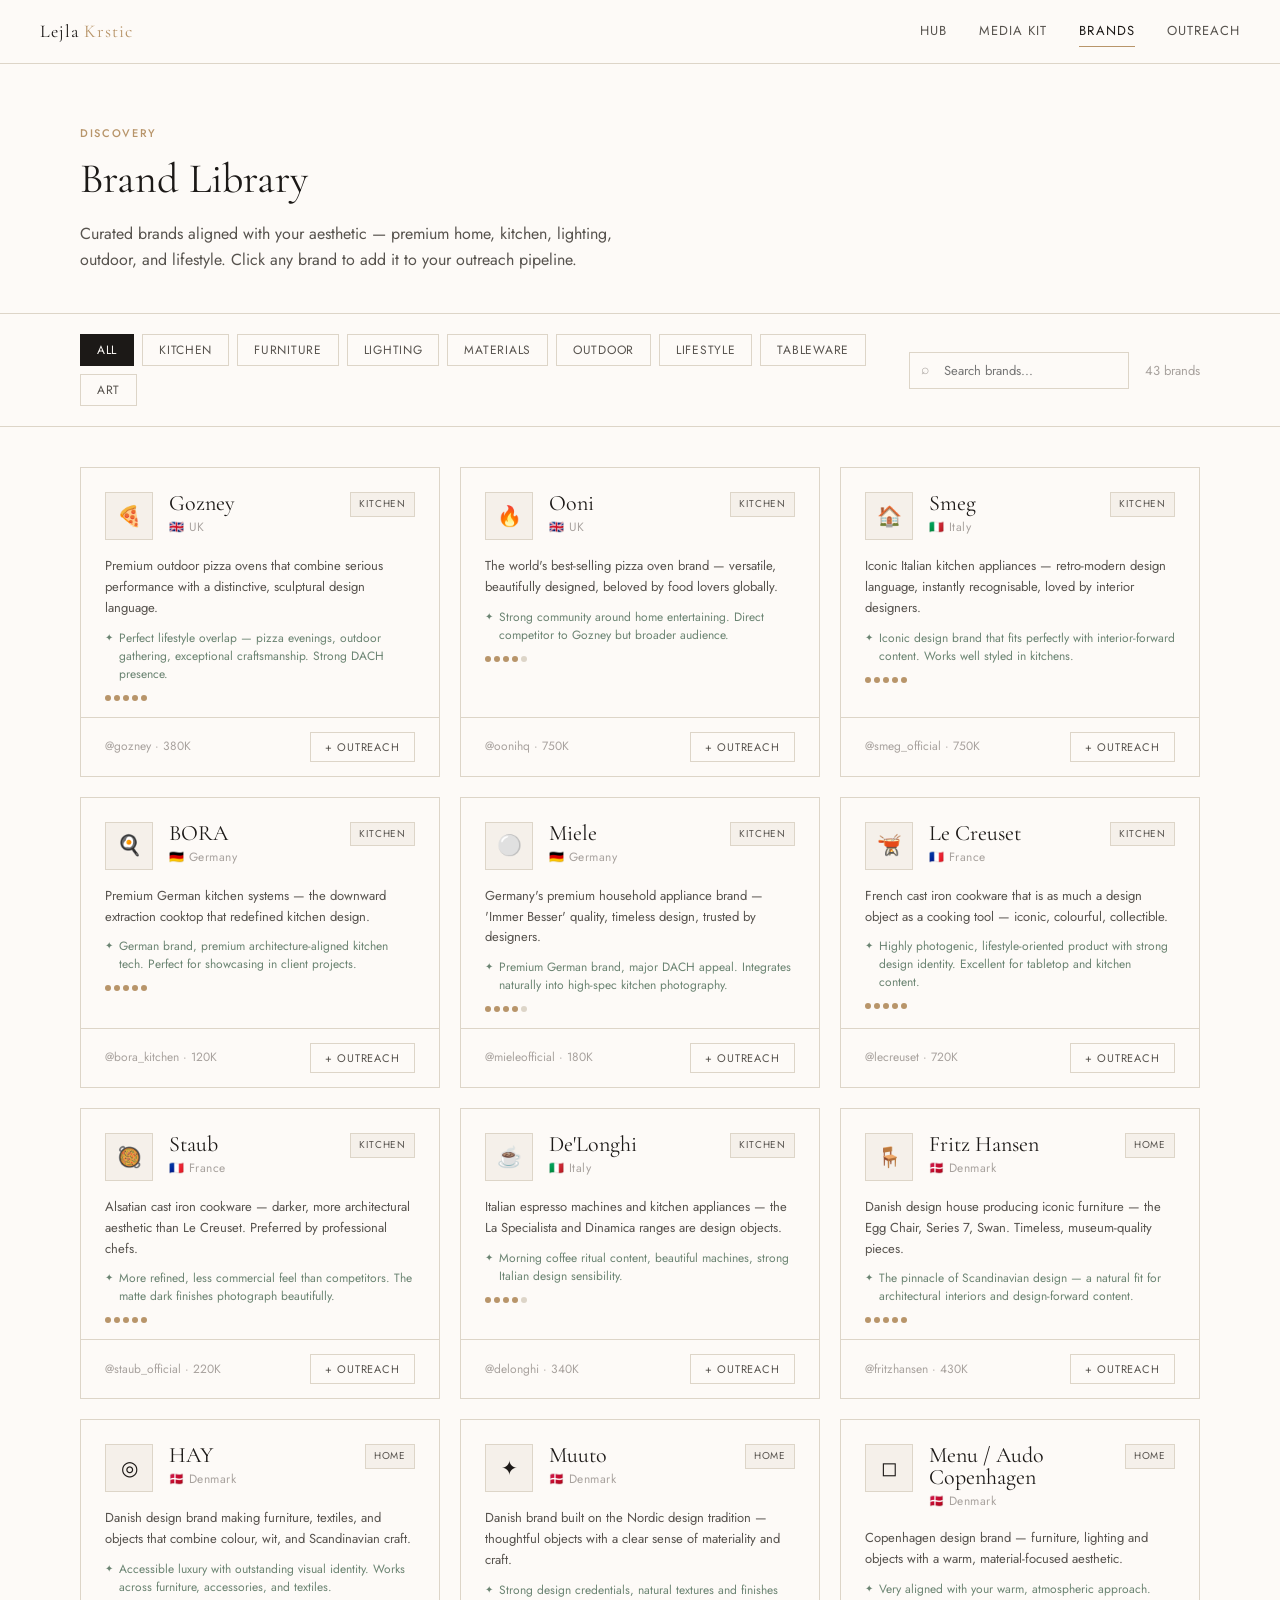
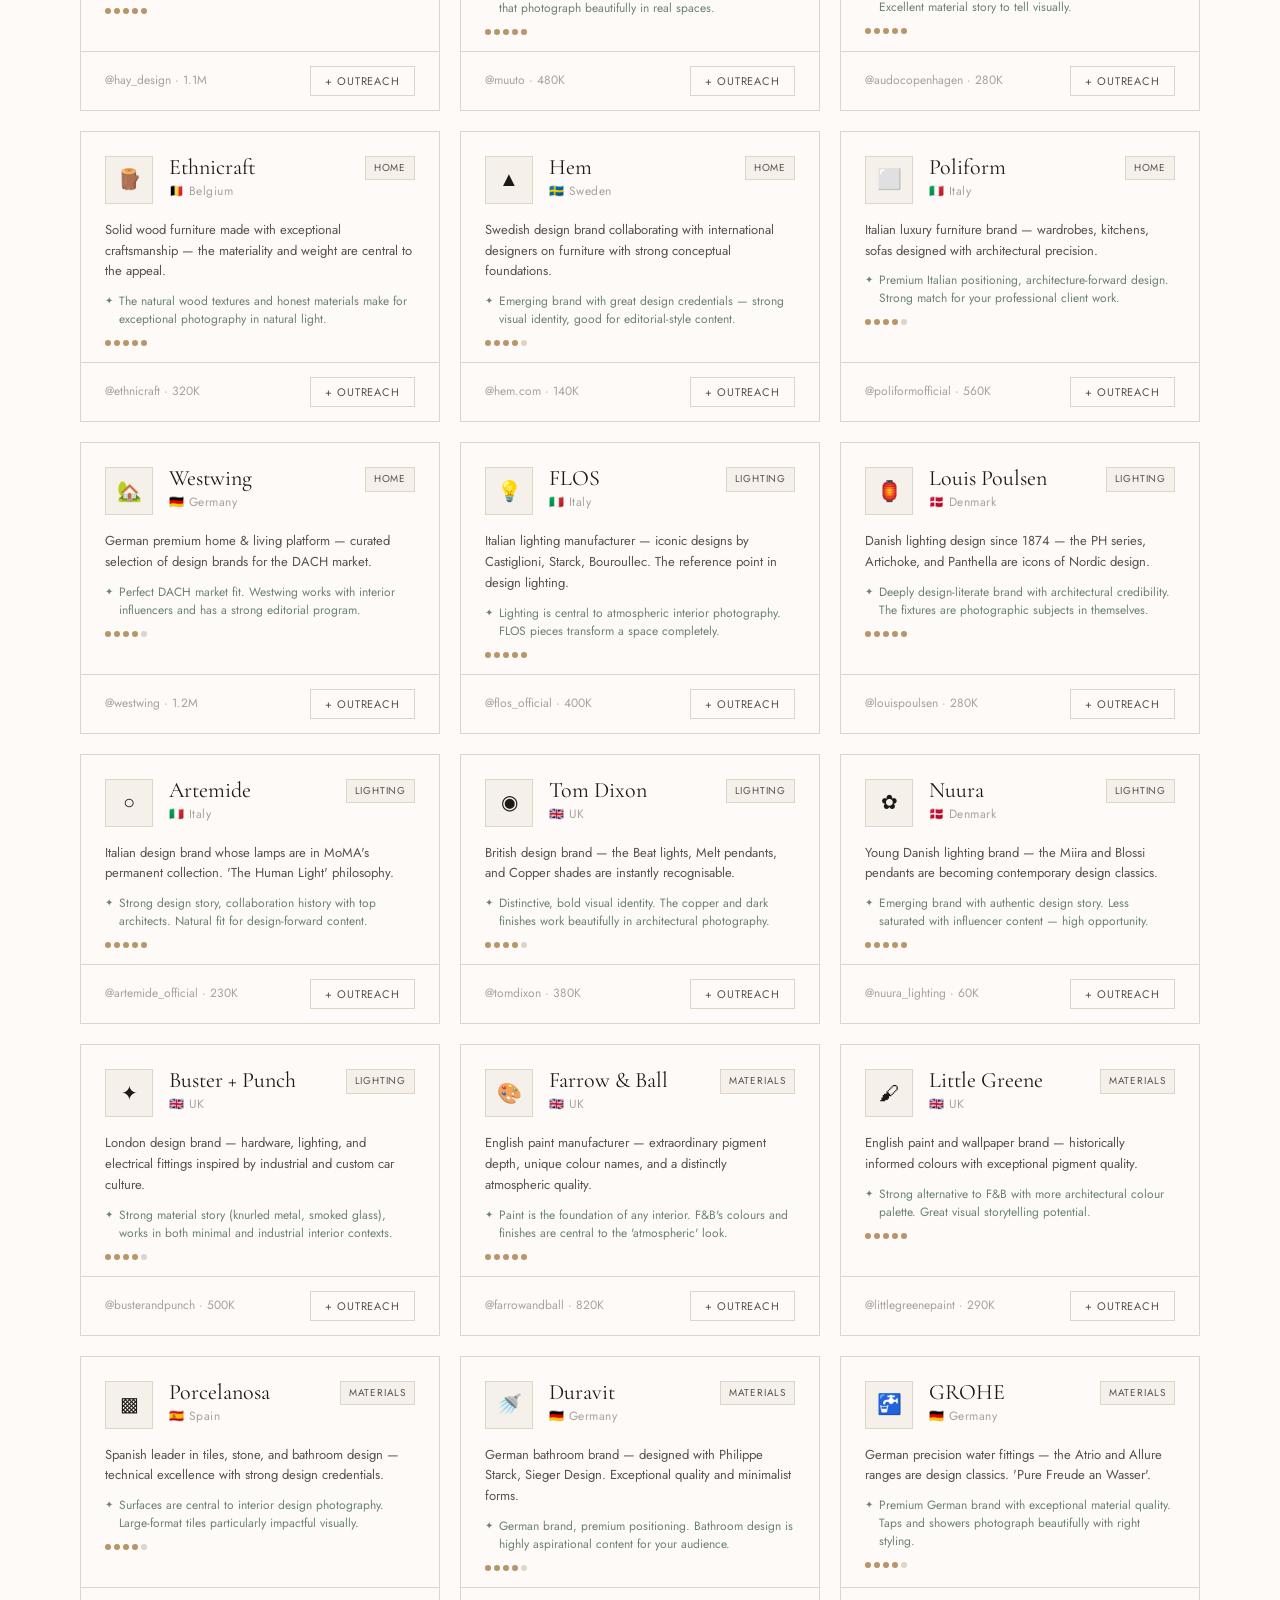
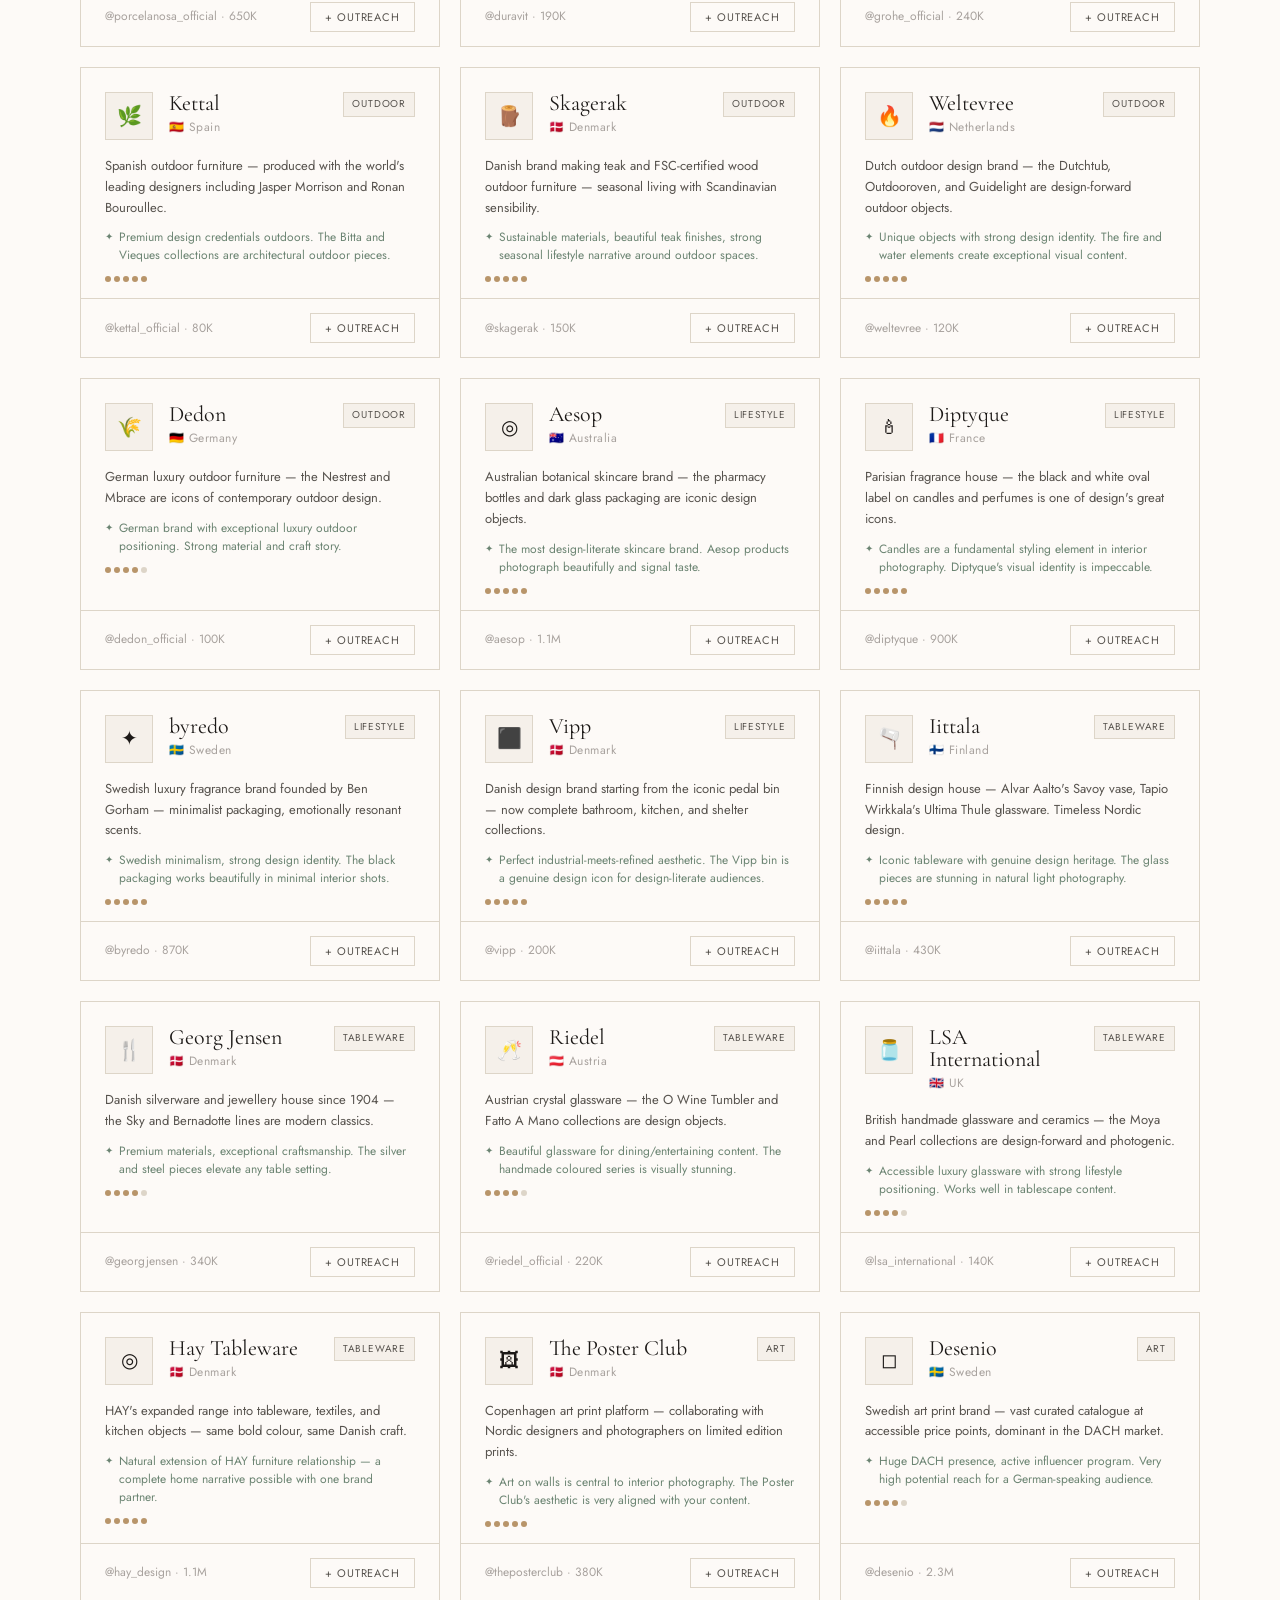
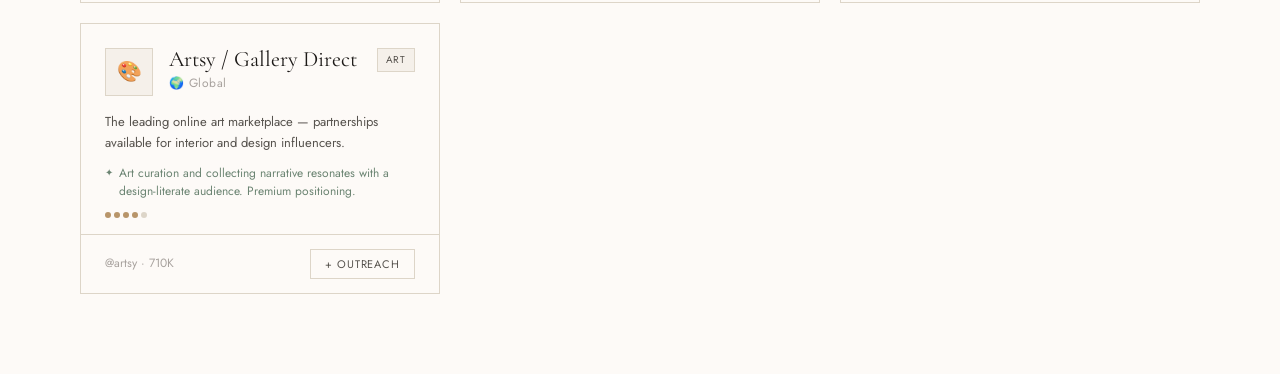
==== brands.html @ 2c2e1ef2 "Launch brand outreach hub — media kit, brand library, pipeline tracker Co-Authored-By: Claude Sonnet" ====
<!DOCTYPE html>
<html lang="en">
<head>
  <meta charset="UTF-8" />
  <meta name="viewport" content="width=device-width, initial-scale=1.0" />
  <title>Brand Library — Haus Momster Outreach</title>
  <link rel="stylesheet" href="style.css" />
  <style>
    .page-header {
      padding: 60px 0 40px;
      border-bottom: 1px solid var(--border);
    }
    .filter-bar {
      padding: 20px 0;
      border-bottom: 1px solid var(--border);
      position: sticky;
      top: var(--nav-h);
      background: rgba(253,250,247,0.97);
      backdrop-filter: blur(8px);
      z-index: 50;
    }
    .filter-bar-inner {
      display: flex;
      align-items: center;
      gap: 16px;
      flex-wrap: wrap;
    }
    .filter-chips { display: flex; gap: 8px; flex-wrap: wrap; flex: 1; }
    .chip {
      padding: 6px 16px;
      font-size: 12px;
      letter-spacing: 0.06em;
      text-transform: uppercase;
      border: 1px solid var(--border);
      background: transparent;
      color: var(--text-mid);
      cursor: pointer;
      transition: all 0.15s;
      font-family: 'Jost', sans-serif;
    }
    .chip:hover { border-color: var(--gold); color: var(--text); }
    .chip.active { background: var(--text); color: var(--bg); border-color: var(--text); }
    .search-wrap { position: relative; min-width: 220px; }
    .search-icon {
      position: absolute; left: 12px; top: 50%; transform: translateY(-50%);
      color: var(--text-light); font-size: 14px; pointer-events: none;
    }
    .search-input {
      width: 100%;
      padding: 8px 12px 8px 34px;
      border: 1px solid var(--border);
      background: var(--bg);
      font-size: 13px;
      outline: none;
      color: var(--text);
    }
    .search-input:focus { border-color: var(--gold); }
    .results-count {
      font-size: 13px;
      color: var(--text-light);
      white-space: nowrap;
    }

    /* brand cards grid */
    .brands-grid {
      display: grid;
      grid-template-columns: repeat(3, 1fr);
      gap: 20px;
      padding: 40px 0 80px;
    }
    .brand-card {
      border: 1px solid var(--border);
      padding: 0;
      transition: border-color 0.2s, box-shadow 0.2s;
      cursor: pointer;
      display: flex;
      flex-direction: column;
    }
    .brand-card:hover {
      border-color: var(--gold);
      box-shadow: 0 4px 20px rgba(0,0,0,0.07);
    }
    .brand-card-top {
      padding: 24px 24px 16px;
      display: flex;
      align-items: flex-start;
      gap: 16px;
    }
    .brand-logo {
      width: 48px; height: 48px;
      background: var(--surface);
      border: 1px solid var(--border);
      display: flex; align-items: center; justify-content: center;
      font-size: 20px;
      flex-shrink: 0;
    }
    .brand-meta { flex: 1; }
    .brand-name {
      font-family: 'Cormorant Garamond', serif;
      font-size: 22px;
      line-height: 1;
      margin-bottom: 4px;
    }
    .brand-country {
      font-size: 12px;
      color: var(--text-light);
      letter-spacing: 0.04em;
    }
    .brand-category-chip {
      font-size: 10px;
      letter-spacing: 0.08em;
      text-transform: uppercase;
      padding: 3px 8px;
      background: var(--surface);
      color: var(--text-mid);
      border: 1px solid var(--border);
    }
    .brand-card-body {
      padding: 0 24px 16px;
      flex: 1;
    }
    .brand-desc {
      font-size: 13px;
      color: var(--text-mid);
      line-height: 1.6;
    }
    .brand-why {
      margin-top: 10px;
      font-size: 12px;
      color: var(--sage);
      line-height: 1.5;
      display: flex;
      gap: 6px;
    }
    .brand-why::before {
      content: '✦';
      flex-shrink: 0;
      font-size: 10px;
      margin-top: 1px;
    }
    .fit-dots {
      display: flex; gap: 3px; margin-top: 12px;
    }
    .dot {
      width: 6px; height: 6px;
      border-radius: 50%;
      background: var(--border);
    }
    .dot.filled { background: var(--gold); }
    .brand-card-footer {
      padding: 14px 24px;
      border-top: 1px solid var(--border);
      display: flex;
      align-items: center;
      justify-content: space-between;
      gap: 8px;
    }
    .brand-ig {
      font-size: 12px;
      color: var(--text-light);
    }
    .add-btn {
      font-size: 11px;
      letter-spacing: 0.08em;
      text-transform: uppercase;
      padding: 6px 14px;
      border: 1px solid var(--border);
      background: transparent;
      color: var(--text-mid);
      cursor: pointer;
      transition: all 0.15s;
      font-family: 'Jost', sans-serif;
      white-space: nowrap;
    }
    .add-btn:hover { background: var(--text); color: var(--bg); border-color: var(--text); }
    .add-btn.added { background: var(--sage); color: #fff; border-color: var(--sage); }

    .no-results {
      text-align: center;
      padding: 80px 20px;
      color: var(--text-light);
      font-size: 15px;
      grid-column: 1/-1;
    }

    @media (max-width: 900px) {
      .brands-grid { grid-template-columns: repeat(2, 1fr); }
    }
    @media (max-width: 600px) {
      .brands-grid { grid-template-columns: 1fr; }
    }
  </style>
</head>
<body>

<nav class="nav">
  <a href="index.html" class="nav-brand">Lejla <span>Krstic</span></a>
  <div class="nav-links">
    <a href="index.html">Hub</a>
    <a href="media-kit.html" target="_blank">Media Kit</a>
    <a href="brands.html" class="active">Brands</a>
    <a href="outreach.html">Outreach</a>
  </div>
</nav>

<div class="page-wrap">
  <div class="page-header">
    <div class="container">
      <p class="eyebrow">Discovery</p>
      <h1 class="section-title">Brand Library</h1>
      <p style="color:var(--text-mid);font-size:16px;max-width:540px;">
        Curated brands aligned with your aesthetic — premium home, kitchen, lighting, outdoor, and lifestyle.
        Click any brand to add it to your outreach pipeline.
      </p>
    </div>
  </div>

  <div class="filter-bar">
    <div class="container">
      <div class="filter-bar-inner">
        <div class="filter-chips" id="filterChips">
          <button class="chip active" data-cat="all">All</button>
          <button class="chip" data-cat="Kitchen & Cooking">Kitchen</button>
          <button class="chip" data-cat="Home & Furniture">Furniture</button>
          <button class="chip" data-cat="Lighting">Lighting</button>
          <button class="chip" data-cat="Materials & Surfaces">Materials</button>
          <button class="chip" data-cat="Outdoor & Garden">Outdoor</button>
          <button class="chip" data-cat="Lifestyle & Fragrance">Lifestyle</button>
          <button class="chip" data-cat="Tableware & Glass">Tableware</button>
          <button class="chip" data-cat="Art & Prints">Art</button>
        </div>
        <div class="search-wrap">
          <span class="search-icon">⌕</span>
          <input type="text" class="search-input" id="searchInput" placeholder="Search brands...">
        </div>
        <span class="results-count" id="resultsCount"></span>
      </div>
    </div>
  </div>

  <div class="container">
    <div class="brands-grid" id="brandsGrid"></div>
  </div>
</div>

<div class="toast" id="toast"></div>

<!-- ADD TO OUTREACH MODAL -->
<div class="modal-overlay" id="addModal">
  <div class="modal">
    <button class="modal-close" onclick="closeModal()">×</button>
    <div class="modal-title" id="modalBrandName"></div>
    <p style="color:var(--text-mid);font-size:14px;margin-bottom:24px;" id="modalBrandDesc"></p>
    <div class="form-group">
      <label class="form-label">Contact Email (if known)</label>
      <input type="email" class="form-control" id="modalEmail" placeholder="press@brand.com">
    </div>
    <div class="form-group">
      <label class="form-label">Notes</label>
      <textarea class="form-control" id="modalNotes" placeholder="Why this brand, specific product ideas, contact name..."></textarea>
    </div>
    <div style="display:flex;gap:12px;margin-top:8px;">
      <button class="btn btn-primary w-full" onclick="confirmAdd()">Add to Pipeline</button>
      <button class="btn btn-outline" onclick="closeModal()">Cancel</button>
    </div>
  </div>
</div>

<script>
const BRANDS = [
  // ── Kitchen & Cooking ──────────────────────────────
  {
    id: 1, name: "Gozney", category: "Kitchen & Cooking", country: "🇬🇧 UK",
    website: "gozney.com", instagram: "@gozney", ig_followers: "380K",
    desc: "Premium outdoor pizza ovens that combine serious performance with a distinctive, sculptural design language.",
    why: "Perfect lifestyle overlap — pizza evenings, outdoor gathering, exceptional craftsmanship. Strong DACH presence.",
    fit: 5, emoji: "🍕",
    templateType: "outdoor-cooking",
    emailHint: "mention the outdoor entertaining atmosphere and community feel of pizza evenings"
  },
  {
    id: 2, name: "Ooni", category: "Kitchen & Cooking", country: "🇬🇧 UK",
    website: "ooni.com", instagram: "@oonihq", ig_followers: "750K",
    desc: "The world's best-selling pizza oven brand — versatile, beautifully designed, beloved by food lovers globally.",
    why: "Strong community around home entertaining. Direct competitor to Gozney but broader audience.",
    fit: 4, emoji: "🔥",
    templateType: "outdoor-cooking",
    emailHint: "focus on the ritual of home pizza making and gathering"
  },
  {
    id: 3, name: "Smeg", category: "Kitchen & Cooking", country: "🇮🇹 Italy",
    website: "smeg.com", instagram: "@smeg_official", ig_followers: "750K",
    desc: "Iconic Italian kitchen appliances — retro-modern design language, instantly recognisable, loved by interior designers.",
    why: "Iconic design brand that fits perfectly with interior-forward content. Works well styled in kitchens.",
    fit: 5, emoji: "🏠",
    templateType: "kitchen-appliance",
    emailHint: "reference the intersection of appliance design and interior atmosphere"
  },
  {
    id: 4, name: "BORA", category: "Kitchen & Cooking", country: "🇩🇪 Germany",
    website: "bora.com", instagram: "@bora_kitchen", ig_followers: "120K",
    desc: "Premium German kitchen systems — the downward extraction cooktop that redefined kitchen design.",
    why: "German brand, premium architecture-aligned kitchen tech. Perfect for showcasing in client projects.",
    fit: 5, emoji: "🍳",
    templateType: "kitchen-appliance",
    emailHint: "highlight how BORA's clean design philosophy enhances the kitchen space"
  },
  {
    id: 5, name: "Miele", category: "Kitchen & Cooking", country: "🇩🇪 Germany",
    website: "miele.de", instagram: "@mieleofficial", ig_followers: "180K",
    desc: "Germany's premium household appliance brand — 'Immer Besser' quality, timeless design, trusted by designers.",
    why: "Premium German brand, major DACH appeal. Integrates naturally into high-spec kitchen photography.",
    fit: 4, emoji: "⚪",
    templateType: "kitchen-appliance",
    emailHint: "focus on how Miele's longevity and quality ethos aligns with intentional, considered design"
  },
  {
    id: 6, name: "Le Creuset", category: "Kitchen & Cooking", country: "🇫🇷 France",
    website: "lecreuset.com", instagram: "@lecreuset", ig_followers: "720K",
    desc: "French cast iron cookware that is as much a design object as a cooking tool — iconic, colourful, collectible.",
    why: "Highly photogenic, lifestyle-oriented product with strong design identity. Excellent for tabletop and kitchen content.",
    fit: 5, emoji: "🫕",
    templateType: "cookware",
    emailHint: "style it as a design object within a curated kitchen or dining setting"
  },
  {
    id: 7, name: "Staub", category: "Kitchen & Cooking", country: "🇫🇷 France",
    website: "staub.eu", instagram: "@staub_official", ig_followers: "220K",
    desc: "Alsatian cast iron cookware — darker, more architectural aesthetic than Le Creuset. Preferred by professional chefs.",
    why: "More refined, less commercial feel than competitors. The matte dark finishes photograph beautifully.",
    fit: 5, emoji: "🥘",
    templateType: "cookware",
    emailHint: "emphasise the tactile, material quality and how it reads in an editorial kitchen setting"
  },
  {
    id: 8, name: "De'Longhi", category: "Kitchen & Cooking", country: "🇮🇹 Italy",
    website: "delonghi.com", instagram: "@delonghi", ig_followers: "340K",
    desc: "Italian espresso machines and kitchen appliances — the La Specialista and Dinamica ranges are design objects.",
    why: "Morning coffee ritual content, beautiful machines, strong Italian design sensibility.",
    fit: 4, emoji: "☕",
    templateType: "kitchen-appliance",
    emailHint: "build a narrative around the morning ritual and the role of beautiful objects in everyday life"
  },

  // ── Home & Furniture ───────────────────────────────
  {
    id: 9, name: "Fritz Hansen", category: "Home & Furniture", country: "🇩🇰 Denmark",
    website: "fritzhansen.com", instagram: "@fritzhansen", ig_followers: "430K",
    desc: "Danish design house producing iconic furniture — the Egg Chair, Series 7, Swan. Timeless, museum-quality pieces.",
    why: "The pinnacle of Scandinavian design — a natural fit for architectural interiors and design-forward content.",
    fit: 5, emoji: "🪑",
    templateType: "furniture",
    emailHint: "position the piece within a designed space, showing how iconic furniture shapes a room's atmosphere"
  },
  {
    id: 10, name: "HAY", category: "Home & Furniture", country: "🇩🇰 Denmark",
    website: "hay.com", instagram: "@hay_design", ig_followers: "1.1M",
    desc: "Danish design brand making furniture, textiles, and objects that combine colour, wit, and Scandinavian craft.",
    why: "Accessible luxury with outstanding visual identity. Works across furniture, accessories, and textiles.",
    fit: 5, emoji: "◎",
    templateType: "furniture",
    emailHint: "explore how HAY's colour palette and material philosophy contributes to a holistic interior concept"
  },
  {
    id: 11, name: "Muuto", category: "Home & Furniture", country: "🇩🇰 Denmark",
    website: "muuto.com", instagram: "@muuto", ig_followers: "480K",
    desc: "Danish brand built on the Nordic design tradition — thoughtful objects with a clear sense of materiality and craft.",
    why: "Strong design credentials, natural textures and finishes that photograph beautifully in real spaces.",
    fit: 5, emoji: "✦",
    templateType: "furniture",
    emailHint: "show how Muuto's objects sit within a layered, considered interior atmosphere"
  },
  {
    id: 12, name: "Menu / Audo Copenhagen", category: "Home & Furniture", country: "🇩🇰 Denmark",
    website: "audocopenhagen.com", instagram: "@audocopenhagen", ig_followers: "280K",
    desc: "Copenhagen design brand — furniture, lighting and objects with a warm, material-focused aesthetic.",
    why: "Very aligned with your warm, atmospheric approach. Excellent material story to tell visually.",
    fit: 5, emoji: "◻",
    templateType: "furniture",
    emailHint: "explore the intersection of material warmth and architectural restraint in a residential context"
  },
  {
    id: 13, name: "Ethnicraft", category: "Home & Furniture", country: "🇧🇪 Belgium",
    website: "ethnicraft.com", instagram: "@ethnicraft", ig_followers: "320K",
    desc: "Solid wood furniture made with exceptional craftsmanship — the materiality and weight are central to the appeal.",
    why: "The natural wood textures and honest materials make for exceptional photography in natural light.",
    fit: 5, emoji: "🪵",
    templateType: "furniture",
    emailHint: "showcase the material quality and longevity — furniture as architecture within the home"
  },
  {
    id: 14, name: "Hem", category: "Home & Furniture", country: "🇸🇪 Sweden",
    website: "hem.com", instagram: "@hem.com", ig_followers: "140K",
    desc: "Swedish design brand collaborating with international designers on furniture with strong conceptual foundations.",
    why: "Emerging brand with great design credentials — strong visual identity, good for editorial-style content.",
    fit: 4, emoji: "▲",
    templateType: "furniture",
    emailHint: "highlight the design story behind specific pieces and how concept-led furniture shapes a space"
  },
  {
    id: 15, name: "Poliform", category: "Home & Furniture", country: "🇮🇹 Italy",
    website: "poliform.it", instagram: "@poliformofficial", ig_followers: "560K",
    desc: "Italian luxury furniture brand — wardrobes, kitchens, sofas designed with architectural precision.",
    why: "Premium Italian positioning, architecture-forward design. Strong match for your professional client work.",
    fit: 4, emoji: "⬜",
    templateType: "furniture",
    emailHint: "position Poliform as the intersection of architecture and furniture design within a project"
  },
  {
    id: 16, name: "Westwing", category: "Home & Furniture", country: "🇩🇪 Germany",
    website: "westwing.de", instagram: "@westwing", ig_followers: "1.2M",
    desc: "German premium home & living platform — curated selection of design brands for the DACH market.",
    why: "Perfect DACH market fit. Westwing works with interior influencers and has a strong editorial program.",
    fit: 4, emoji: "🏡",
    templateType: "platform",
    emailHint: "position yourself as a design authority who curates and contextualises their product selection for the DACH audience"
  },

  // ── Lighting ──────────────────────────────────────
  {
    id: 17, name: "FLOS", category: "Lighting", country: "🇮🇹 Italy",
    website: "flos.com", instagram: "@flos_official", ig_followers: "400K",
    desc: "Italian lighting manufacturer — iconic designs by Castiglioni, Starck, Bouroullec. The reference point in design lighting.",
    why: "Lighting is central to atmospheric interior photography. FLOS pieces transform a space completely.",
    fit: 5, emoji: "💡",
    templateType: "lighting",
    emailHint: "show how light shapes the atmosphere of a designed space — FLOS as a design element, not a product"
  },
  {
    id: 18, name: "Louis Poulsen", category: "Lighting", country: "🇩🇰 Denmark",
    website: "louispoulsen.com", instagram: "@louispoulsen", ig_followers: "280K",
    desc: "Danish lighting design since 1874 — the PH series, Artichoke, and Panthella are icons of Nordic design.",
    why: "Deeply design-literate brand with architectural credibility. The fixtures are photographic subjects in themselves.",
    fit: 5, emoji: "🏮",
    templateType: "lighting",
    emailHint: "explore the relationship between light diffusion, shadow, and spatial atmosphere in your design projects"
  },
  {
    id: 19, name: "Artemide", category: "Lighting", country: "🇮🇹 Italy",
    website: "artemide.com", instagram: "@artemide_official", ig_followers: "230K",
    desc: "Italian design brand whose lamps are in MoMA's permanent collection. 'The Human Light' philosophy.",
    why: "Strong design story, collaboration history with top architects. Natural fit for design-forward content.",
    fit: 5, emoji: "○",
    templateType: "lighting",
    emailHint: "reference the design philosophy and how the specific fixture changes the emotional quality of a space"
  },
  {
    id: 20, name: "Tom Dixon", category: "Lighting", country: "🇬🇧 UK",
    website: "tomdixon.net", instagram: "@tomdixon", ig_followers: "380K",
    desc: "British design brand — the Beat lights, Melt pendants, and Copper shades are instantly recognisable.",
    why: "Distinctive, bold visual identity. The copper and dark finishes work beautifully in architectural photography.",
    fit: 4, emoji: "◉",
    templateType: "lighting",
    emailHint: "position the pieces as sculptural focal points within a room composition"
  },
  {
    id: 21, name: "Nuura", category: "Lighting", country: "🇩🇰 Denmark",
    website: "nuura.com", instagram: "@nuura_lighting", ig_followers: "60K",
    desc: "Young Danish lighting brand — the Miira and Blossi pendants are becoming contemporary design classics.",
    why: "Emerging brand with authentic design story. Less saturated with influencer content — high opportunity.",
    fit: 5, emoji: "✿",
    templateType: "lighting",
    emailHint: "be specific about the Miira or Blossi series and how the organic form works within architectural spaces"
  },
  {
    id: 22, name: "Buster + Punch", category: "Lighting", country: "🇬🇧 UK",
    website: "busterandpunch.com", instagram: "@busterandpunch", ig_followers: "500K",
    desc: "London design brand — hardware, lighting, and electrical fittings inspired by industrial and custom car culture.",
    why: "Strong material story (knurled metal, smoked glass), works in both minimal and industrial interior contexts.",
    fit: 4, emoji: "✦",
    templateType: "lighting",
    emailHint: "explore how hardware details — switches, fittings — elevate the overall architecture of a space"
  },

  // ── Materials & Surfaces ──────────────────────────
  {
    id: 23, name: "Farrow & Ball", category: "Materials & Surfaces", country: "🇬🇧 UK",
    website: "farrow-ball.com", instagram: "@farrowandball", ig_followers: "820K",
    desc: "English paint manufacturer — extraordinary pigment depth, unique colour names, and a distinctly atmospheric quality.",
    why: "Paint is the foundation of any interior. F&B's colours and finishes are central to the 'atmospheric' look.",
    fit: 5, emoji: "🎨",
    templateType: "materials",
    emailHint: "focus on how colour creates atmosphere — explore a specific palette within a real project"
  },
  {
    id: 24, name: "Little Greene", category: "Materials & Surfaces", country: "🇬🇧 UK",
    website: "littlegreene.com", instagram: "@littlegreenepaint", ig_followers: "290K",
    desc: "English paint and wallpaper brand — historically informed colours with exceptional pigment quality.",
    why: "Strong alternative to F&B with more architectural colour palette. Great visual storytelling potential.",
    fit: 5, emoji: "🖌",
    templateType: "materials",
    emailHint: "explore specific colours and their effect on spatial perception in a real design project"
  },
  {
    id: 25, name: "Porcelanosa", category: "Materials & Surfaces", country: "🇪🇸 Spain",
    website: "porcelanosa.com", instagram: "@porcelanosa_official", ig_followers: "650K",
    desc: "Spanish leader in tiles, stone, and bathroom design — technical excellence with strong design credentials.",
    why: "Surfaces are central to interior design photography. Large-format tiles particularly impactful visually.",
    fit: 4, emoji: "▩",
    templateType: "materials",
    emailHint: "show how a specific surface material creates the spatial mood of a room in your client projects"
  },
  {
    id: 26, name: "Duravit", category: "Materials & Surfaces", country: "🇩🇪 Germany",
    website: "duravit.de", instagram: "@duravit", ig_followers: "190K",
    desc: "German bathroom brand — designed with Philippe Starck, Sieger Design. Exceptional quality and minimalist forms.",
    why: "German brand, premium positioning. Bathroom design is highly aspirational content for your audience.",
    fit: 4, emoji: "🚿",
    templateType: "materials",
    emailHint: "approach the bathroom as an architectural space — the interplay of material, water, and light"
  },
  {
    id: 27, name: "GROHE", category: "Materials & Surfaces", country: "🇩🇪 Germany",
    website: "grohe.com", instagram: "@grohe_official", ig_followers: "240K",
    desc: "German precision water fittings — the Atrio and Allure ranges are design classics. 'Pure Freude an Wasser'.",
    why: "Premium German brand with exceptional material quality. Taps and showers photograph beautifully with right styling.",
    fit: 4, emoji: "🚰",
    templateType: "materials",
    emailHint: "focus on the material craftsmanship of the fittings — precision objects within an architectural interior"
  },

  // ── Outdoor & Garden ──────────────────────────────
  {
    id: 28, name: "Kettal", category: "Outdoor & Garden", country: "🇪🇸 Spain",
    website: "kettal.com", instagram: "@kettal_official", ig_followers: "80K",
    desc: "Spanish outdoor furniture — produced with the world's leading designers including Jasper Morrison and Ronan Bouroullec.",
    why: "Premium design credentials outdoors. The Bitta and Vieques collections are architectural outdoor pieces.",
    fit: 5, emoji: "🌿",
    templateType: "outdoor",
    emailHint: "position the outdoor space as an architectural extension of the interior — same material intelligence"
  },
  {
    id: 29, name: "Skagerak", category: "Outdoor & Garden", country: "🇩🇰 Denmark",
    website: "skagerak.com", instagram: "@skagerak", ig_followers: "150K",
    desc: "Danish brand making teak and FSC-certified wood outdoor furniture — seasonal living with Scandinavian sensibility.",
    why: "Sustainable materials, beautiful teak finishes, strong seasonal lifestyle narrative around outdoor spaces.",
    fit: 5, emoji: "🪵",
    templateType: "outdoor",
    emailHint: "explore the concept of designed outdoor living — bringing interior material quality to the garden"
  },
  {
    id: 30, name: "Weltevree", category: "Outdoor & Garden", country: "🇳🇱 Netherlands",
    website: "weltevree.eu", instagram: "@weltevree", ig_followers: "120K",
    desc: "Dutch outdoor design brand — the Dutchtub, Outdooroven, and Guidelight are design-forward outdoor objects.",
    why: "Unique objects with strong design identity. The fire and water elements create exceptional visual content.",
    fit: 5, emoji: "🔥",
    templateType: "outdoor",
    emailHint: "explore how Weltevree's objects transform an outdoor space into a sensory, designed environment"
  },
  {
    id: 31, name: "Dedon", category: "Outdoor & Garden", country: "🇩🇪 Germany",
    website: "dedon.de", instagram: "@dedon_official", ig_followers: "100K",
    desc: "German luxury outdoor furniture — the Nestrest and Mbrace are icons of contemporary outdoor design.",
    why: "German brand with exceptional luxury outdoor positioning. Strong material and craft story.",
    fit: 4, emoji: "🌾",
    templateType: "outdoor",
    emailHint: "position the outdoor environment as an extension of interior luxury — material quality without compromise"
  },

  // ── Lifestyle & Fragrance ─────────────────────────
  {
    id: 32, name: "Aesop", category: "Lifestyle & Fragrance", country: "🇦🇺 Australia",
    website: "aesop.com", instagram: "@aesop", ig_followers: "1.1M",
    desc: "Australian botanical skincare brand — the pharmacy bottles and dark glass packaging are iconic design objects.",
    why: "The most design-literate skincare brand. Aesop products photograph beautifully and signal taste.",
    fit: 5, emoji: "◎",
    templateType: "lifestyle",
    emailHint: "integrate Aesop into a curated bathroom or workspace tableau — the objects as part of the designed environment"
  },
  {
    id: 33, name: "Diptyque", category: "Lifestyle & Fragrance", country: "🇫🇷 France",
    website: "diptyqueparis.com", instagram: "@diptyque", ig_followers: "900K",
    desc: "Parisian fragrance house — the black and white oval label on candles and perfumes is one of design's great icons.",
    why: "Candles are a fundamental styling element in interior photography. Diptyque's visual identity is impeccable.",
    fit: 5, emoji: "🕯",
    templateType: "lifestyle",
    emailHint: "reference specific scents that connect to spatial atmosphere — the connection between scent and space"
  },
  {
    id: 34, name: "byredo", category: "Lifestyle & Fragrance", country: "🇸🇪 Sweden",
    website: "byredo.com", instagram: "@byredo", ig_followers: "870K",
    desc: "Swedish luxury fragrance brand founded by Ben Gorham — minimalist packaging, emotionally resonant scents.",
    why: "Swedish minimalism, strong design identity. The black packaging works beautifully in minimal interior shots.",
    fit: 5, emoji: "✦",
    templateType: "lifestyle",
    emailHint: "connect the concept of scent memory to spatial memory — how Byredo's fragrances define an atmosphere"
  },
  {
    id: 35, name: "Vipp", category: "Lifestyle & Fragrance", country: "🇩🇰 Denmark",
    website: "vipp.com", instagram: "@vipp", ig_followers: "200K",
    desc: "Danish design brand starting from the iconic pedal bin — now complete bathroom, kitchen, and shelter collections.",
    why: "Perfect industrial-meets-refined aesthetic. The Vipp bin is a genuine design icon for design-literate audiences.",
    fit: 5, emoji: "⬛",
    templateType: "lifestyle",
    emailHint: "explore the Vipp philosophy of honest industrial design elevated to domestic use"
  },

  // ── Tableware & Glass ─────────────────────────────
  {
    id: 36, name: "Iittala", category: "Tableware & Glass", country: "🇫🇮 Finland",
    website: "iittala.com", instagram: "@iittala", ig_followers: "430K",
    desc: "Finnish design house — Alvar Aalto's Savoy vase, Tapio Wirkkala's Ultima Thule glassware. Timeless Nordic design.",
    why: "Iconic tableware with genuine design heritage. The glass pieces are stunning in natural light photography.",
    fit: 5, emoji: "🫗",
    templateType: "tableware",
    emailHint: "explore how Nordic design objects on a table create a complete atmospheric tableau"
  },
  {
    id: 37, name: "Georg Jensen", category: "Tableware & Glass", country: "🇩🇰 Denmark",
    website: "georgjensen.com", instagram: "@georgjensen", ig_followers: "340K",
    desc: "Danish silverware and jewellery house since 1904 — the Sky and Bernadotte lines are modern classics.",
    why: "Premium materials, exceptional craftsmanship. The silver and steel pieces elevate any table setting.",
    fit: 4, emoji: "🍴",
    templateType: "tableware",
    emailHint: "treat tableware as part of the overall spatial composition — Georg Jensen's objects as design punctuation"
  },
  {
    id: 38, name: "Riedel", category: "Tableware & Glass", country: "🇦🇹 Austria",
    website: "riedel.com", instagram: "@riedel_official", ig_followers: "220K",
    desc: "Austrian crystal glassware — the O Wine Tumbler and Fatto A Mano collections are design objects.",
    why: "Beautiful glassware for dining/entertaining content. The handmade coloured series is visually stunning.",
    fit: 4, emoji: "🥂",
    templateType: "tableware",
    emailHint: "build a refined table setting where Riedel glassware is the centrepiece of a gathered moment"
  },
  {
    id: 39, name: "LSA International", category: "Tableware & Glass", country: "🇬🇧 UK",
    website: "lsa-international.com", instagram: "@lsa_international", ig_followers: "140K",
    desc: "British handmade glassware and ceramics — the Moya and Pearl collections are design-forward and photogenic.",
    why: "Accessible luxury glassware with strong lifestyle positioning. Works well in tablescape content.",
    fit: 4, emoji: "🫙",
    templateType: "tableware",
    emailHint: "create an editorial table setting where the glassware becomes part of the designed experience"
  },
  {
    id: 40, name: "Hay Tableware", category: "Tableware & Glass", country: "🇩🇰 Denmark",
    website: "hay.com/tableware", instagram: "@hay_design", ig_followers: "1.1M",
    desc: "HAY's expanded range into tableware, textiles, and kitchen objects — same bold colour, same Danish craft.",
    why: "Natural extension of HAY furniture relationship — a complete home narrative possible with one brand partner.",
    fit: 5, emoji: "◎",
    templateType: "tableware",
    emailHint: "explore a complete HAY-designed room — from furniture to tableware — as a cohesive design story"
  },

  // ── Art & Prints ──────────────────────────────────
  {
    id: 41, name: "The Poster Club", category: "Art & Prints", country: "🇩🇰 Denmark",
    website: "theposterclub.com", instagram: "@theposterclub", ig_followers: "380K",
    desc: "Copenhagen art print platform — collaborating with Nordic designers and photographers on limited edition prints.",
    why: "Art on walls is central to interior photography. The Poster Club's aesthetic is very aligned with your content.",
    fit: 5, emoji: "🖼",
    templateType: "art",
    emailHint: "show how art prints define the mood and visual language of a space in a real design project"
  },
  {
    id: 42, name: "Desenio", category: "Art & Prints", country: "🇸🇪 Sweden",
    website: "desenio.de", instagram: "@desenio", ig_followers: "2.3M",
    desc: "Swedish art print brand — vast curated catalogue at accessible price points, dominant in the DACH market.",
    why: "Huge DACH presence, active influencer program. Very high potential reach for a German-speaking audience.",
    fit: 4, emoji: "◻",
    templateType: "art",
    emailHint: "curate a gallery wall for a specific room type — show Desenio's role in the finished interior concept"
  },
  {
    id: 43, name: "Artsy / Gallery Direct", category: "Art & Prints", country: "🌍 Global",
    website: "artsyforbrands.com", instagram: "@artsy", ig_followers: "710K",
    desc: "The leading online art marketplace — partnerships available for interior and design influencers.",
    why: "Art curation and collecting narrative resonates with a design-literate audience. Premium positioning.",
    fit: 4, emoji: "🎨",
    templateType: "art",
    emailHint: "explore the process of choosing and living with original art — art as the soul of a designed space"
  },
];

let activeCategory = 'all';
let searchTerm = '';
let selectedBrand = null;

function getOutreachMap() {
  const outreach = JSON.parse(localStorage.getItem('outreach') || '[]');
  const map = {};
  outreach.forEach(o => { if (o.brandId) map[o.brandId] = true; });
  return map;
}

function fitDots(score) {
  let html = '';
  for (let i = 1; i <= 5; i++) {
    html += `<span class="dot${i <= score ? ' filled' : ''}"></span>`;
  }
  return html;
}

function renderBrands() {
  const grid = document.getElementById('brandsGrid');
  const outreachMap = getOutreachMap();

  let filtered = BRANDS.filter(b => {
    const catMatch = activeCategory === 'all' || b.category === activeCategory;
    const search = searchTerm.toLowerCase();
    const searchMatch = !search ||
      b.name.toLowerCase().includes(search) ||
      b.category.toLowerCase().includes(search) ||
      b.desc.toLowerCase().includes(search) ||
      b.country.toLowerCase().includes(search);
    return catMatch && searchMatch;
  });

  document.getElementById('resultsCount').textContent = `${filtered.length} brand${filtered.length !== 1 ? 's' : ''}`;

  if (!filtered.length) {
    grid.innerHTML = '<div class="no-results">No brands match your filter — try a different category or search term.</div>';
    return;
  }

  grid.innerHTML = filtered.map(b => {
    const inPipeline = outreachMap[b.id];
    return `<div class="brand-card" onclick="openAddModal(${b.id})">
      <div class="brand-card-top">
        <div class="brand-logo">${b.emoji}</div>
        <div class="brand-meta">
          <div class="brand-name">${b.name}</div>
          <div class="brand-country">${b.country}</div>
        </div>
        <span class="brand-category-chip">${b.category.split(' & ')[0]}</span>
      </div>
      <div class="brand-card-body">
        <p class="brand-desc">${b.desc}</p>
        <p class="brand-why">${b.why}</p>
        <div class="fit-dots" title="Aesthetic fit score">${fitDots(b.fit)}</div>
      </div>
      <div class="brand-card-footer">
        <span class="brand-ig">${b.instagram} · ${b.ig_followers}</span>
        <button class="add-btn${inPipeline ? ' added' : ''}" onclick="event.stopPropagation();openAddModal(${b.id})">
          ${inPipeline ? '✓ In Pipeline' : '+ Outreach'}
        </button>
      </div>
    </div>`;
  }).join('');
}

function openAddModal(brandId) {
  selectedBrand = BRANDS.find(b => b.id === brandId);
  if (!selectedBrand) return;
  document.getElementById('modalBrandName').textContent = selectedBrand.name;
  document.getElementById('modalBrandDesc').textContent =
    `${selectedBrand.country} · ${selectedBrand.category}\n${selectedBrand.desc}`;
  document.getElementById('modalEmail').value = '';
  document.getElementById('modalNotes').value = '';
  document.getElementById('addModal').classList.add('open');
}

function closeModal() {
  document.getElementById('addModal').classList.remove('open');
  selectedBrand = null;
}

function confirmAdd() {
  if (!selectedBrand) return;
  const outreach = JSON.parse(localStorage.getItem('outreach') || '[]');

  if (outreach.find(o => o.brandId === selectedBrand.id)) {
    closeModal();
    window.location.href = 'outreach.html';
    return;
  }

  const entry = {
    id: Date.now().toString(),
    brandId: selectedBrand.id,
    brandName: selectedBrand.name,
    brandCategory: selectedBrand.category,
    brandCountry: selectedBrand.country,
    brandInstagram: selectedBrand.instagram,
    templateType: selectedBrand.templateType,
    emailHint: selectedBrand.emailHint,
    contactEmail: document.getElementById('modalEmail').value.trim(),
    notes: document.getElementById('modalNotes').value.trim(),
    status: 'new',
    addedDate: new Date().toISOString(),
    updatedAt: new Date().toISOString(),
  };

  outreach.push(entry);
  localStorage.setItem('outreach', JSON.stringify(outreach));
  closeModal();
  showToast(`${selectedBrand.name} added to pipeline`);
  renderBrands();
}

function showToast(msg) {
  const t = document.getElementById('toast');
  t.textContent = msg;
  t.classList.add('show');
  setTimeout(() => t.classList.remove('show'), 2800);
}

// Filter chips
document.getElementById('filterChips').addEventListener('click', e => {
  const chip = e.target.closest('.chip');
  if (!chip) return;
  document.querySelectorAll('.chip').forEach(c => c.classList.remove('active'));
  chip.classList.add('active');
  activeCategory = chip.dataset.cat;
  renderBrands();
});

// Search
document.getElementById('searchInput').addEventListener('input', e => {
  searchTerm = e.target.value;
  renderBrands();
});

// Close modal on overlay click
document.getElementById('addModal').addEventListener('click', e => {
  if (e.target === document.getElementById('addModal')) closeModal();
});

renderBrands();
</script>
</body>
</html>
---- style.css ----
@import url('https://fonts.googleapis.com/css2?family=Cormorant+Garamond:ital,wght@0,300;0,400;0,500;0,600;1,300;1,400&family=Jost:wght@300;400;500;600&display=swap');

:root {
  --bg: #FDFAF7;
  --surface: #F5F0EA;
  --surface-2: #EDE6DC;
  --border: #DDD5C8;
  --text: #1C1917;
  --text-mid: #57534E;
  --text-light: #A8A29E;
  --gold: #B8956A;
  --gold-dark: #9A7A52;
  --sage: #6B8472;
  --rose: #A05B5B;
  --nav-h: 64px;
}

* { margin: 0; padding: 0; box-sizing: border-box; }

html { scroll-behavior: smooth; }

body {
  font-family: 'Jost', sans-serif;
  background: var(--bg);
  color: var(--text);
  font-size: 15px;
  line-height: 1.65;
  min-height: 100vh;
}

h1, h2, h3, h4, h5 {
  font-family: 'Cormorant Garamond', serif;
  font-weight: 400;
  line-height: 1.2;
}

a { color: inherit; text-decoration: none; }
button { cursor: pointer; font-family: 'Jost', sans-serif; }
input, textarea, select { font-family: 'Jost', sans-serif; }
img { max-width: 100%; display: block; }

/* ─── NAV ─────────────────────────────────── */
.nav {
  position: fixed; top: 0; left: 0; right: 0; z-index: 100;
  height: var(--nav-h);
  background: rgba(253, 250, 247, 0.95);
  backdrop-filter: blur(8px);
  border-bottom: 1px solid var(--border);
  display: flex; align-items: center;
  padding: 0 40px;
  gap: 40px;
}
.nav-brand {
  font-family: 'Cormorant Garamond', serif;
  font-size: 18px;
  letter-spacing: 0.05em;
  color: var(--text);
  white-space: nowrap;
}
.nav-brand span { color: var(--gold); }
.nav-links { display: flex; gap: 32px; margin-left: auto; }
.nav-links a {
  font-size: 13px;
  letter-spacing: 0.08em;
  text-transform: uppercase;
  color: var(--text-mid);
  transition: color 0.2s;
  padding: 4px 0;
  border-bottom: 1px solid transparent;
}
.nav-links a:hover,
.nav-links a.active { color: var(--text); border-color: var(--gold); }

.page-wrap { padding-top: var(--nav-h); }

/* ─── BUTTONS ─────────────────────────────── */
.btn {
  display: inline-flex; align-items: center; gap: 8px;
  padding: 10px 22px;
  font-size: 13px;
  letter-spacing: 0.06em;
  text-transform: uppercase;
  border: none;
  transition: all 0.2s;
}
.btn-primary {
  background: var(--text);
  color: var(--bg);
}
.btn-primary:hover { background: #3A3530; }
.btn-gold {
  background: var(--gold);
  color: #fff;
}
.btn-gold:hover { background: var(--gold-dark); }
.btn-outline {
  background: transparent;
  color: var(--text);
  border: 1px solid var(--border);
}
.btn-outline:hover { border-color: var(--text); }
.btn-ghost {
  background: transparent;
  color: var(--text-mid);
  padding: 8px 14px;
  font-size: 13px;
  letter-spacing: 0.04em;
  text-transform: uppercase;
  border: none;
}
.btn-ghost:hover { color: var(--text); }
.btn-sm { padding: 7px 14px; font-size: 11px; }

/* ─── BADGES / STATUS ─────────────────────── */
.badge {
  display: inline-block;
  padding: 3px 10px;
  font-size: 11px;
  letter-spacing: 0.06em;
  text-transform: uppercase;
  border-radius: 2px;
  font-family: 'Jost', sans-serif;
  font-weight: 500;
}
.badge-new     { background: var(--surface-2); color: var(--text-mid); }
.badge-drafted { background: #EDE9D4; color: #7A7040; }
.badge-sent    { background: #D8E8DE; color: #3D6B4F; }
.badge-replied { background: #D4E6F0; color: #2D6080; }
.badge-nego    { background: #EBD8D8; color: #805050; }
.badge-partner { background: #D4E6DA; color: #2D5A3D; font-weight: 600; }
.badge-declined{ background: var(--surface-2); color: var(--text-light); }

/* ─── CARDS ───────────────────────────────── */
.card {
  background: var(--bg);
  border: 1px solid var(--border);
  padding: 28px;
  transition: border-color 0.2s, box-shadow 0.2s;
}
.card:hover { border-color: var(--gold); box-shadow: 0 4px 20px rgba(0,0,0,0.06); }

/* ─── FORMS ───────────────────────────────── */
.form-group { margin-bottom: 18px; }
.form-label {
  display: block;
  font-size: 11px;
  letter-spacing: 0.1em;
  text-transform: uppercase;
  color: var(--text-mid);
  margin-bottom: 6px;
}
.form-control {
  width: 100%;
  padding: 10px 14px;
  background: var(--bg);
  border: 1px solid var(--border);
  color: var(--text);
  font-size: 14px;
  outline: none;
  transition: border-color 0.2s;
}
.form-control:focus { border-color: var(--gold); }
textarea.form-control { resize: vertical; min-height: 120px; }

/* ─── MODAL ───────────────────────────────── */
.modal-overlay {
  display: none;
  position: fixed; inset: 0; z-index: 500;
  background: rgba(28, 25, 23, 0.6);
  backdrop-filter: blur(3px);
  align-items: center;
  justify-content: center;
  padding: 20px;
}
.modal-overlay.open { display: flex; }
.modal {
  background: var(--bg);
  border: 1px solid var(--border);
  width: 100%;
  max-width: 680px;
  max-height: 90vh;
  overflow-y: auto;
  padding: 40px;
  position: relative;
}
.modal-close {
  position: absolute; top: 20px; right: 24px;
  background: none; border: none;
  font-size: 22px; color: var(--text-light);
  cursor: pointer; line-height: 1;
}
.modal-close:hover { color: var(--text); }
.modal-title {
  font-family: 'Cormorant Garamond', serif;
  font-size: 28px; margin-bottom: 24px;
}

/* ─── SECTION LABELS ──────────────────────── */
.eyebrow {
  font-size: 11px;
  letter-spacing: 0.15em;
  text-transform: uppercase;
  color: var(--gold);
  margin-bottom: 12px;
  font-family: 'Jost', sans-serif;
  font-weight: 500;
}
.section-title {
  font-family: 'Cormorant Garamond', serif;
  font-size: 42px;
  margin-bottom: 16px;
}
.divider {
  height: 1px;
  background: var(--border);
  margin: 40px 0;
}
.divider-sm { margin: 20px 0; }

/* ─── GRID HELPERS ────────────────────────── */
.grid-2 { display: grid; grid-template-columns: 1fr 1fr; gap: 24px; }
.grid-3 { display: grid; grid-template-columns: repeat(3, 1fr); gap: 24px; }
.grid-4 { display: grid; grid-template-columns: repeat(4, 1fr); gap: 24px; }

@media (max-width: 900px) {
  .grid-4 { grid-template-columns: repeat(2, 1fr); }
  .grid-3 { grid-template-columns: repeat(2, 1fr); }
}
@media (max-width: 600px) {
  .grid-2, .grid-3, .grid-4 { grid-template-columns: 1fr; }
  .nav { padding: 0 20px; gap: 16px; }
  .nav-links { gap: 16px; }
  .nav-links a { font-size: 12px; }
}

/* ─── UTILITY ─────────────────────────────── */
.container { max-width: 1200px; margin: 0 auto; padding: 0 40px; }
.container-narrow { max-width: 860px; margin: 0 auto; padding: 0 40px; }
.text-center { text-align: center; }
.text-gold { color: var(--gold); }
.text-light { color: var(--text-light); }
.text-mid { color: var(--text-mid); }
.mt-4 { margin-top: 4px; }
.mt-8 { margin-top: 8px; }
.mt-16 { margin-top: 16px; }
.mt-24 { margin-top: 24px; }
.mt-40 { margin-top: 40px; }
.mt-60 { margin-top: 60px; }
.mb-4 { margin-bottom: 4px; }
.mb-8 { margin-bottom: 8px; }
.mb-16 { margin-bottom: 16px; }
.mb-24 { margin-bottom: 24px; }
.flex { display: flex; }
.flex-center { display: flex; align-items: center; }
.flex-between { display: flex; align-items: center; justify-content: space-between; }
.gap-8 { gap: 8px; }
.gap-12 { gap: 12px; }
.gap-16 { gap: 16px; }
.gap-24 { gap: 24px; }
.w-full { width: 100%; }

/* ─── TOAST ───────────────────────────────── */
.toast {
  position: fixed; bottom: 32px; right: 32px; z-index: 900;
  background: var(--text);
  color: var(--bg);
  padding: 14px 22px;
  font-size: 13px;
  letter-spacing: 0.04em;
  opacity: 0;
  transform: translateY(8px);
  transition: all 0.3s;
  pointer-events: none;
}
.toast.show { opacity: 1; transform: translateY(0); }
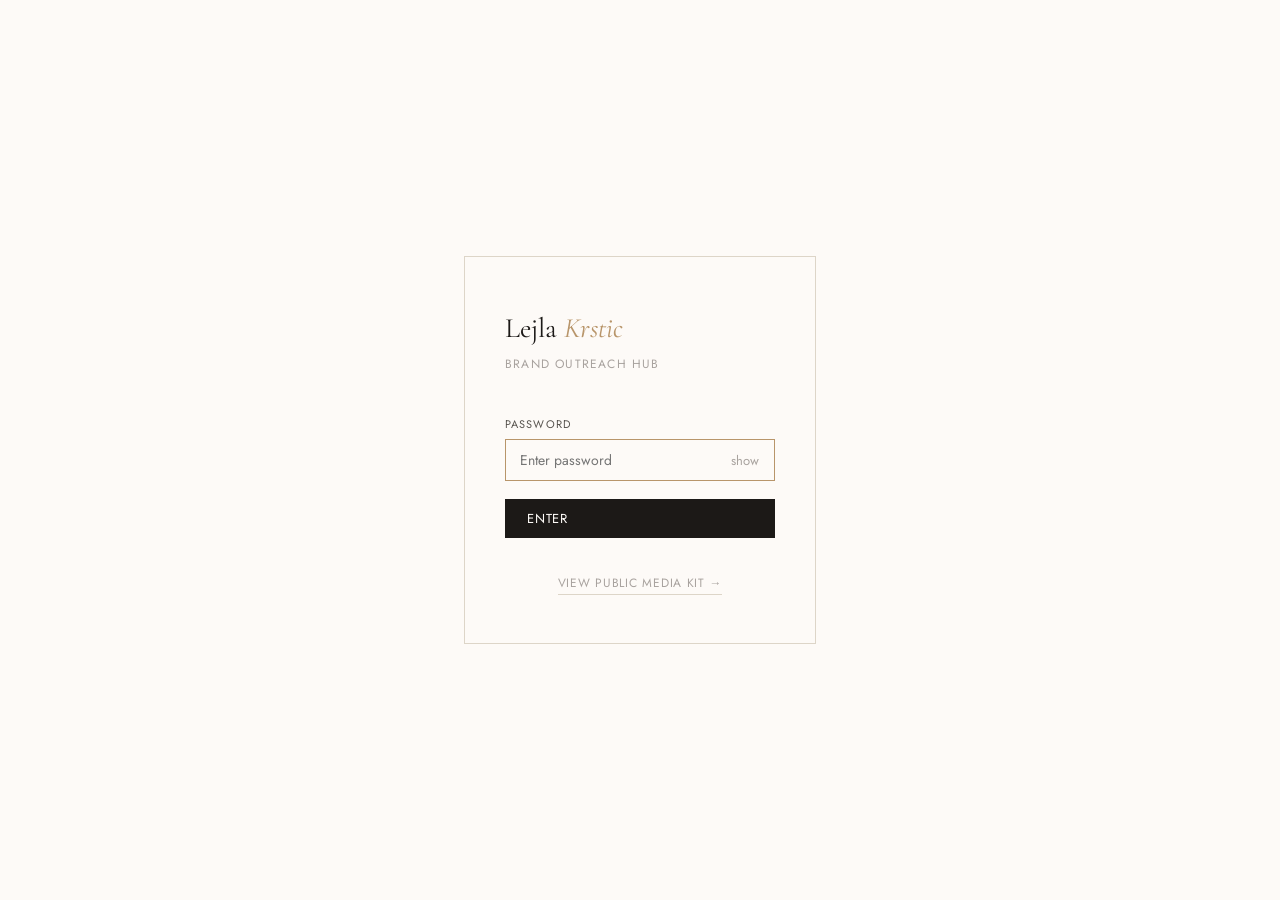
==== commit 3d1ea30b: "Add password protection to hub, brands, and outreach pages" ====
--- a/brands.html
+++ b/brands.html
@@ -5,6 +5,8 @@
   <meta name="viewport" content="width=device-width, initial-scale=1.0" />
   <title>Brand Library — Haus Momster Outreach</title>
   <link rel="stylesheet" href="style.css" />
+  <script src="auth.js"></script>
+  <script>requireAuth();</script>
   <style>
     .page-header {
       padding: 60px 0 40px;
